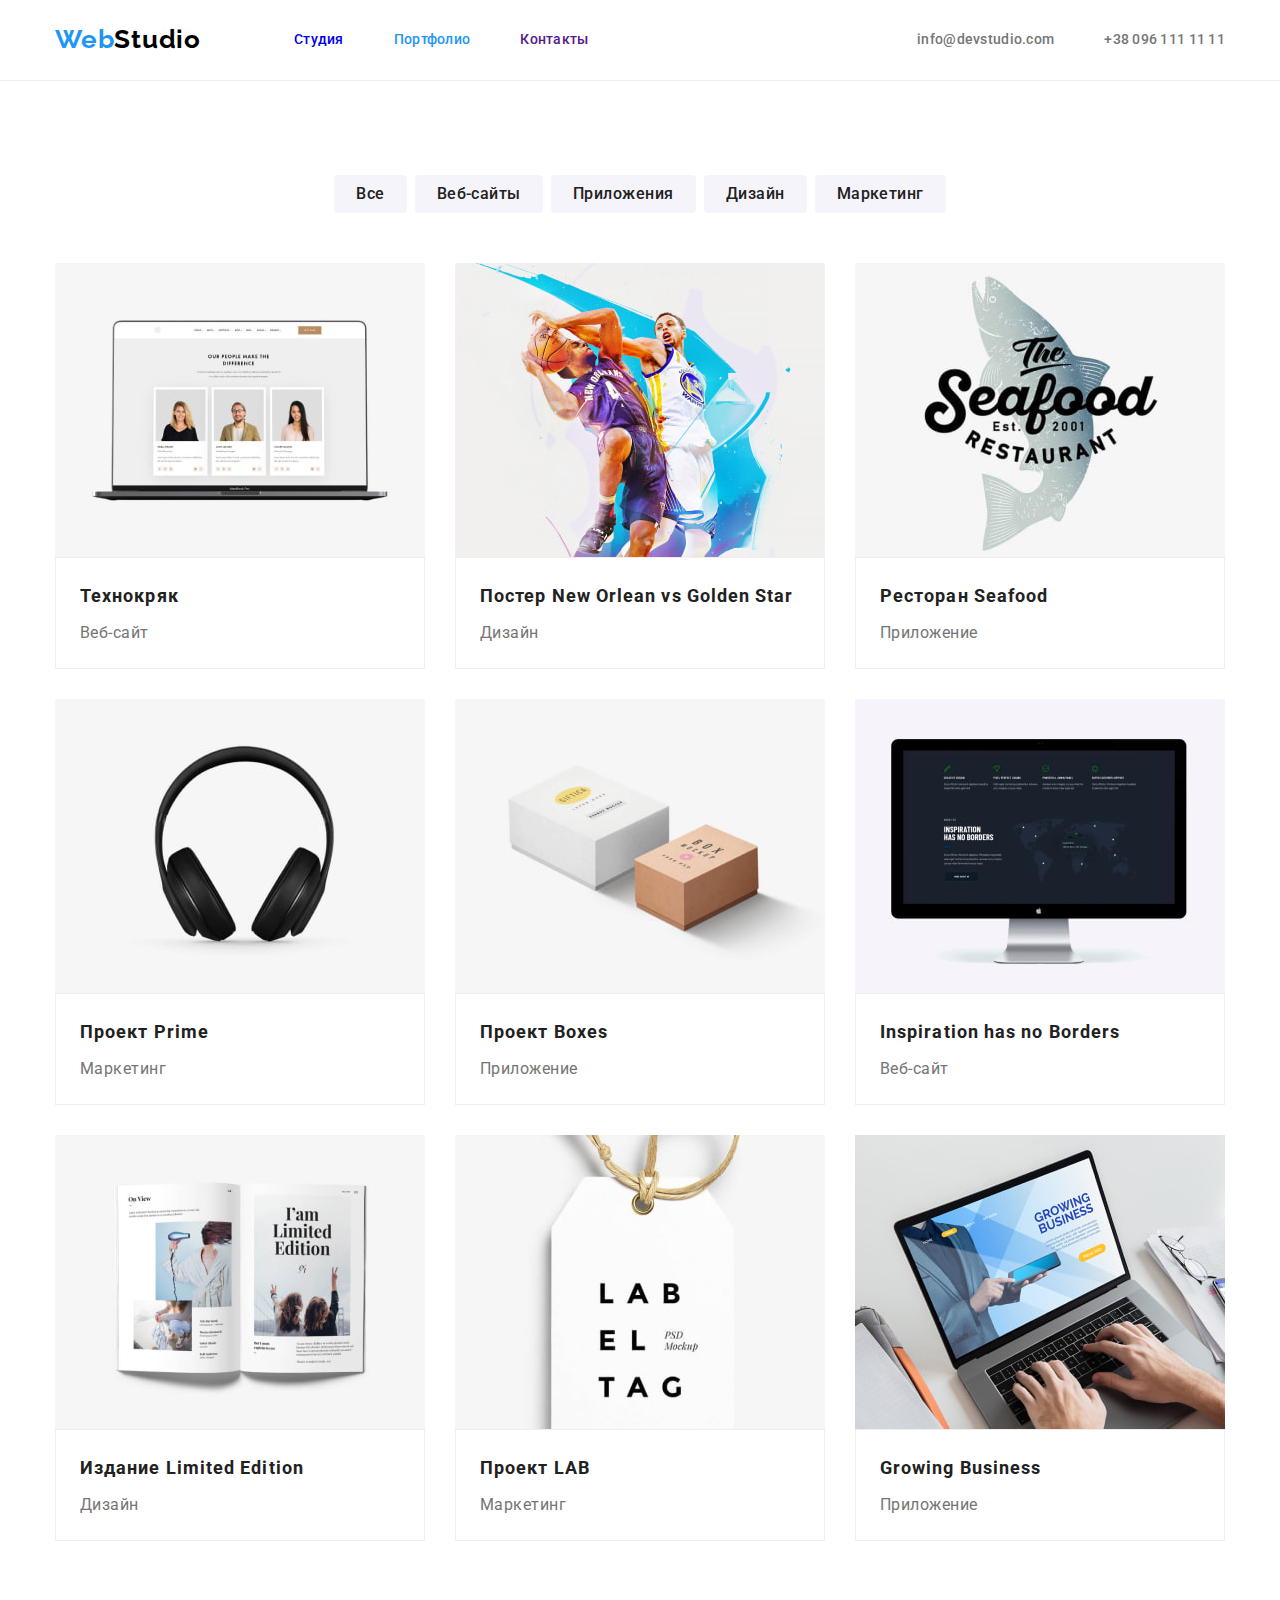
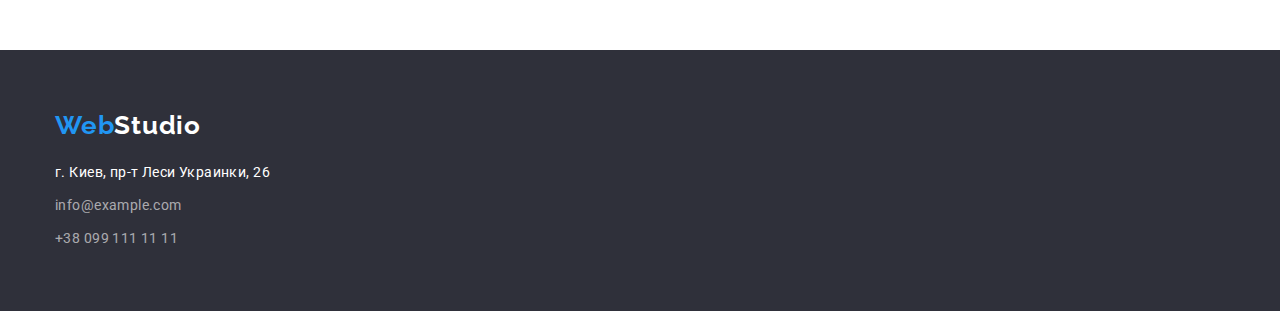
==== portfolio.html @ 9bdc61c4 "0" ====
<!DOCTYPE html>
<html lang="en">
  <head>
    <meta charset="UTF-8" />
    <meta http-equiv="X-UA-Compatible" content="IE=edge" />
    <meta name="viewport" content="width=, initial-scale=1.0" />
    <link rel="preconnect" href="https://fonts.googleapis.com" />
    <link rel="preconnect" href="https://fonts.gstatic.com" crossorigin />
    <link
      href="https://fonts.googleapis.com/css2?family=Raleway:wght@700&family=Roboto:wght@400;500;700;900&display=swap"
      rel="stylesheet"
    />
    <link
      rel="stylesheet"
      href="https://cdnjs.cloudflare.com/ajax/libs/modern-normalize/1.1.0/modern-normalize.min.css"
    />
    <title>Document</title>
    <link rel="stylesheet" href="./css/styles.css" />
  </head>
  <body>
    <!-- header -->
    <header class="page-header">
      <div class="container header-flex">
        <nav class="nav">
          <a href="" class="logo"
            >Web<span class="logo-part-header">Studio</span></a
          >
          <ul class="site-nav">
            <li class="list nav-item">
              <a href="./index.html" class="link">Студия</a>
            </li>
            <li class="list nav-item">
              <a href="./portfolio.html" class="link nav-link-current"
                >Портфолио</a
              >
            </li>
            <li class="list nav-item">
              <a href="" class="link">Контакты</a>
            </li>
          </ul>
        </nav>
        <ul class="contacts">
          <li class="list contact-item">
            <a href="info@devstudio.com" class="contact-link"
              >info@devstudio.com</a
            >
          </li>
          <li class="list contact-item">
            <a href="+380961111111" class="contact-link">+38 096 111 11 11</a>
          </li>
        </ul>
      </div>
    </header>
    <section class="section">
      <div class="container">
        <!-- navigation on kind of sites -->

        <ul class="portfolio-nav">
          <li class="list portfolio-btn">
            <button type="button" class="portfolio-nav-btn">Все</button>
          </li>
          <li class="list portfolio-btn">
            <button type="button" class="portfolio-nav-btn">Веб-сайты</button>
          </li>
          <li class="list portfolio-btn">
            <button type="button" class="portfolio-nav-btn">Приложения</button>
          </li>
          <li class="list portfolio-btn">
            <button type="button" class="portfolio-nav-btn">Дизайн</button>
          </li>
          <li class="list portfolio-btn">
            <button type="button" class="portfolio-nav-btn">Маркетинг</button>
          </li>
        </ul>

        <!-- our projects -->

        <ul class="list card-works">
          <li class="item-works">
            <a href="" class="link-works">
              <img
                src="./images/tekhnokryak.jpg"
                alt="веб-сайт-технокряк"
                width="370"
              />
              <div class="work-content">
                <h3 class="work-title">Технокряк</h3>
                <p class="work-kind">Веб-сайт</p>
              </div>
            </a>
          </li>
          <li class="item-works">
            <a href="" class="link-works">
              <img
                src="./images/poster-new-orlean-vs-golden-star.jpg"
                alt="постер-new-orlean-против-golden-star"
                width="370"
              />
              <div class="work-content">
                <h3 class="work-title">Постер New Orlean vs Golden Star</h3>
                <p class="work-kind">Дизайн</p>
              </div>
            </a>
          </li>
          <li class="item-works">
            <a href="" class="link-works">
              <img
                src="./images/restaurant-seafood.jpg"
                alt="ресторан-seafood"
                width="370"
              />
              <div class="work-content">
                <h3 class="work-title">Ресторан Seafood</h3>
                <p class="work-kind">Приложение</p>
              </div>
            </a>
          </li>
          <li class="item-works">
            <a href="" class="link-works">
              <img
                src="./images/project-prime.jpg"
                alt="проект-prime"
                width="370"
              />
              <div class="work-content">
                <h3 class="work-title">Проект Prime</h3>
                <p class="work-kind">Маркетинг</p>
              </div>
            </a>
          </li>
          <li class="item-works">
            <a href="" class="link-works">
              <img
                src="./images/project-boxes.jpg"
                alt="проект-boxes"
                width="370"
              />
              <div class="work-content">
                <h3 class="work-title">Проект Boxes</h3>
                <p class="work-kind">Приложение</p>
              </div>
            </a>
          </li>
          <li class="item-works">
            <a href="" class="link-works">
              <img
                src="./images/inspiration-has-no-borders.jpg"
                alt="inspiration-has-no-borders"
                width="370"
              />
              <div class="work-content">
                <h3 class="work-title">Inspiration has no Borders</h3>
                <p class="work-kind">Веб-сайт</p>
              </div>
            </a>
          </li>
          <li class="item-works">
            <a href="" class="link-works">
              <img
                src="./images/publikation-limited-edition.jpg"
                alt="издание-limited-edition"
                width="370"
              />
              <div class="work-content">
                <h3 class="work-title">Издание Limited Edition</h3>
                <p class="work-kind">Дизайн</p>
              </div>
            </a>
          </li>
          <li class="item-works">
            <a href="" class="link-works">
              <img
                src="./images/project-lab.jpg"
                alt="проект-lab"
                width="370"
              />
              <div class="work-content">
                <h3 class="work-title">Проект LAB</h3>
                <p class="work-kind">Маркетинг</p>
              </div>
            </a>
          </li>
          <li class="item-works">
            <a href="" class="link-works">
              <img
                src="./images/growing-business.jpg"
                alt="growing-business"
                width="370"
              />
              <div class="work-content">
                <h3 class="work-title">Growing Business</h3>
                <p class="work-kind">Приложение</p>
              </div>
            </a>
          </li>
        </ul>
      </div>
    </section>

    <!-- Footer -->
    <footer class="footer">
      <div class="container footer-column">
        <a href="" class="logo logo-footer">
          Web<span class="logo-part-fotter">Studio</span></a
        >
        <address class="contacts footer-column">
          <p class="office-address">г. Киев, пр-т Леси Украинки, 26</p>

          <a href="mailto:info@example.com" class="contact-link-footer"
            >info@example.com</a
          >
          <a href="tel:+380991111111" class="contact-link-footer"
            >+38 099 111 11 11</a
          >
        </address>
      </div>
    </footer>
  </body>
</html>
---- css/styles.css ----
:root {
  --main-background: #e5e5e5;
  --dark-background: #2f303a;
  --white-color: #ffffff;
  --accent-color: #2196f3;
  --secondary-text: #212121;
  --main-text: #757575;
  --links-footer: rgba(255, 255, 255, 0.6);
}

body {
  background-color: var(--main-background);
  color: var(--main-text);
  font-family: Roboto, sans-serif;
}
h1,
h2,
h3,
h4,
h5,
h6,
ul,
p {
  margin: 0;
}
button {
  cursor: pointer;
}
.list {
  padding: 0;
  margin: 0;
  list-style: none;
}
.container {
  margin-left: auto;
  margin-right: auto;
  padding-right: 15px;
  padding-left: 15px;
  width: 1200px;
  
}
img {
  display: block;
}

/* header */

.header-flex {
  display: flex;
  justify-content: space-between;
}
.page-header {
  box-sizing: border-box;
  border-bottom: 1px solid #ececec;
  background-color: var(--white-color);
  color: var(--secondary-text);
}

/* logotype */

.logo {
  display: inline-block;
  padding-top: 24px;
  padding-bottom: 25px;
  font-family: Raleway;
  font-weight: bold;
  font-size: 26px;
  line-height: 1.19;
  letter-spacing: 0.03em;
  color: var(--accent-color);
  text-decoration: none;
}
.logo-part-header {
  color: #000;
}
.logo-part-fotter {
  color: #fff;
}

/* site navigation */

.nav {
  display: flex;
  align-items: center;
}
.site-nav {
  display: flex;
  padding-left: 93px;
  font-size: 14px;
  font-weight: 500;
  line-height: 1.14;
  letter-spacing: 0.02em;
}
.nav-item {
  padding-right: 50px;
  color: var(--secondary-text);
}
.nav-item:last-child {
  padding-right: 0;
}
.site-nav :hover,
.site-nav :focus {
  color: var(--accent-color);
}
.link {
  text-decoration: none;
  padding-top: 32px;
  padding-bottom: 32px;
}
.nav-link-current {
  color: var(--accent-color);
}

/* contacts */

.contacts {
  display: flex;
  margin-left: auto;
  margin: 0;
  padding: 0;
}
.contact-link {
  display: inline-block;
  padding-top: 32px;
  padding-bottom: 32px;
  font-weight: 500;
  font-size: 14px;
  line-height: 1.14;
  letter-spacing: 0.02em;
  color: var(--main-text);
  text-decoration: none;
  font-style: normal;
}
.contact-item {
  margin-right: 50px;
}
.contact-item:last-child {
  margin-right: 0;
}
/* section-hero */
.section-hero {
  padding-top: 200px;
  padding-bottom: 200px;
  text-align: center;
  background-color: var(--dark-background);
  color: var(--white-color);
}
.title {
  margin-top: 0;
  margin-bottom: 30px;
  text-transform: uppercase;
  font-size: 44px;
  font-weight: 900;
  line-height: 1.36;
  letter-spacing: 0.06em;
  color: var(--white-color);
}

/* button hero */

.section-hero-btn {
  border: 0;
  padding: 10px 32px;
  text-align: center;
  background-color: var(--accent-color);
  height: 50px;
  min-width: 200px;
  border-radius: 4px;
  box-shadow: 0px 4px 4px 0px #00000026;

  /* text */

  font-family: inherit;
  font-size: 16px;
  font-weight: 700;
  line-height: 1.88;
  letter-spacing: 0.06em;
  color: var(--white-color);
}
.section-hero-btn:hover,
.section-hero-btn :focus {
  background: #188ce8;
  box-shadow: 0px 4px 4px 0px #00000026;
}

/* section */

.section {
  padding-top: 94px;
  padding-bottom: 94px;
  background: var(--white-color);
}


/* our advantages */

.our-advantages {
  display: flex;
}
.section-title {
  text-align: left;
  margin-top: 0;
  margin-bottom: 10px;
  text-transform: uppercase;
  font-size: 14px;
  font-weight: 700;
  line-height: 1.14;
  letter-spacing: 0.03em;
  color: var(--secondary-text);
}
.section-text {
  text-align: left;
  font-size: 14px;
  line-height: 1.71;
  letter-spacing: 0.03em;
  color: var(--main-text);
}
.section-text:not(:last-child) {
  margin-left: 30px;
}
.section-we-doing {
  padding-bottom: 94px;
  background: var(--white-color);
}

.img-working {
  display: flex;
  justify-content: center;
}
.section-title-big {
  text-align: center;
  margin-top: 0;
  margin-bottom: 50px;
  font-size: 36px;
  font-weight: 700;
  line-height: 1.17;
  letter-spacing: 0.03em;
  color: var(--secondary-text);
}

/* our stuff */
.stuff-section {
  padding-top: 94px;
  padding-bottom: 94px;
  background: #F5F4FA;

}
.item {
  width: 270px;
  text-align: center;
  
}
.item:not(:last-child) {
  margin-right: 30px;
}
.img:not(:last-child) {
  margin-right: 30px;
}
.stuff-cards {
  display: flex;
}
.stuff-card {
  border-style: none;
  border-radius: 0px 0px 4px 4px;
}
.stuff-content {
  padding: 30px 0;
  background: var(--white-color);
}
.title-name {
 
  margin-bottom: 10px;
  font-size: 16px;
  font-weight: 500;
  line-height: 1.19;
  letter-spacing: 0.03em;
  color: var(--secondary-text);
}
.title-proffesion {
  
  font-size: 16px;
  font-weight: 400;
  line-height: 1.19;
  letter-spacing: 0.03em;
  color: var(--main-text);
}

/* footer */

.footer-column {
  flex-direction: column;
}
.footer {
  padding-top: 60px;
  padding-bottom: 60px;
  background-color: var(--dark-background);
}
.office-address {
  color: var(--white-color);
  font-size: 14px;
  font-weight: 400;
  line-height: 1.71;
  letter-spacing: 0.03em;
  font-style: normal;
}
.contact-link-footer {
  margin-top: 9px;
  font-size: 14px;
  font-weight: 400;
  line-height: 1.71;
  letter-spacing: 0.03em;
  color: var(--links-footer);
  text-decoration: none;
  font-style: normal;
}
.contacts :hover,
.contacts :focus {
  color: var(--accent-color);
}
.logo-footer {
  padding: 0;
  margin-top: 0;
  margin-bottom: 20px;
}

/* portfolio navigation */

.portfolio-nav {
  margin-top: 0;
  margin-bottom: 50px;
  display: flex;
  justify-content: center;
  padding: 0;
}
.portfolio-btn:not(:last-child) {
  margin-right: 8px;
}
.portfolio-nav .portfolio-nav-btn {
  border: 0;
  display: inline-block;
 
  padding: 6px 22px;
  text-align: center;
  border-radius: 4px;
  background: #f5f4fa;
  /* text */
  font-family: inherit;
  font-size: 16px;
  font-weight: 500;
  line-height: 1.63;
  letter-spacing: 0.03em;
  color: var(--secondary-text);
}

.portfolio-btn :hover,
.portfolio-btn :focus {
  background: var(--accent-color);
  box-shadow: 0px 2px 2px 0px #0000001f;

  box-shadow: 0px 1px 2px 0px #00000014;

  box-shadow: 0px 3px 1px 0px #0000001a;
  /* text */
  color: var(--white-color);
}

/* our works */

.work-content {
  padding: 20px 24px;
  width: 370px;
  background: var(--white-color);
  border: 1px solid #eeeeee;
  box-sizing: border-box;
}
.card-works {
  margin-top: -15px;
  margin-left: -15px;
  width: 1200px;
  display: flex;
  flex-wrap: wrap;
 
}
.card-works > .item-works {
  width: 370px;
  background: var(--white-color);

  margin: 15px;
  
  flex-basis: calc(100% / 3 - 30px);
  box-sizing: border-box;
}
.link-works {
  text-decoration: none;
}
.work-title {
  margin-bottom: 4px;
  font-size: 18px;
  font-weight: 700;
  line-height: 2;
  letter-spacing: 0.06em;
  color: var(--secondary-text);
}
.work-kind {
  font-size: 16px;
  line-height: 1.88;
  letter-spacing: 0.03em;
  color: var(--main-text);
}
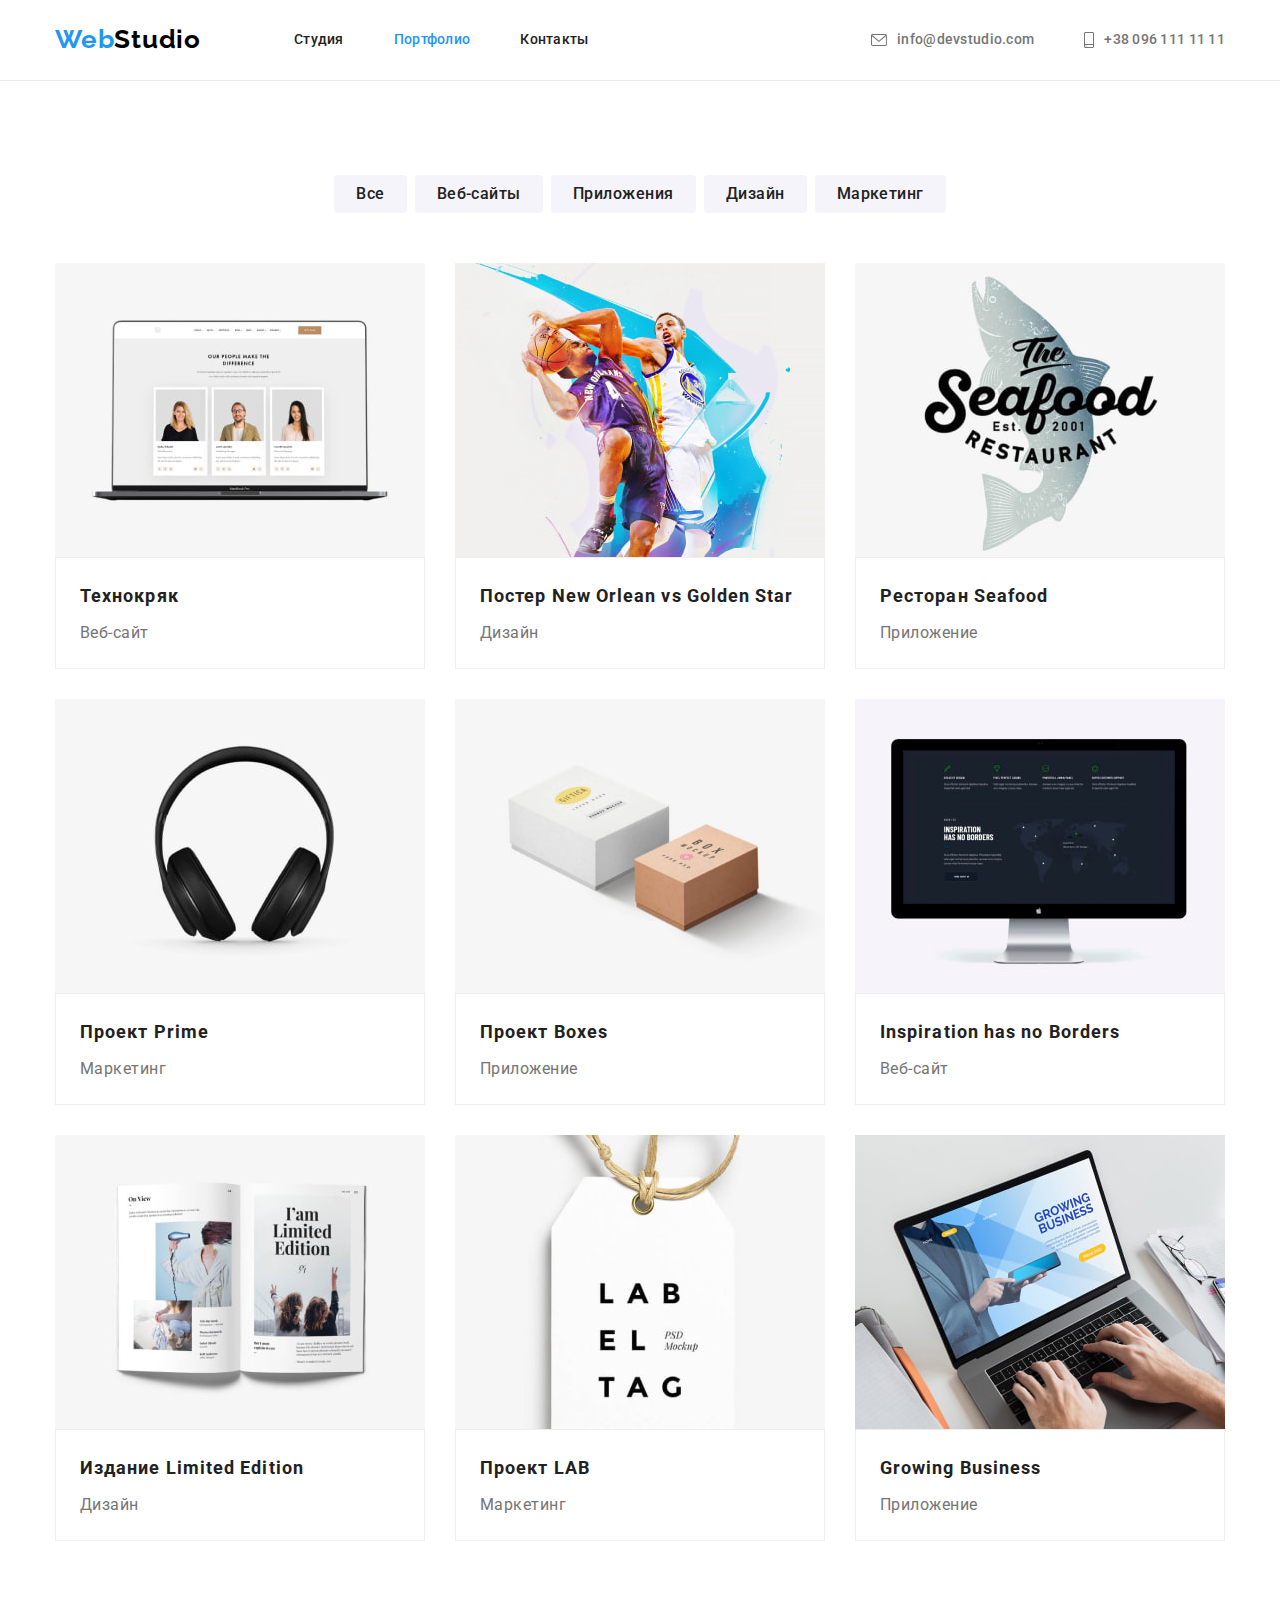
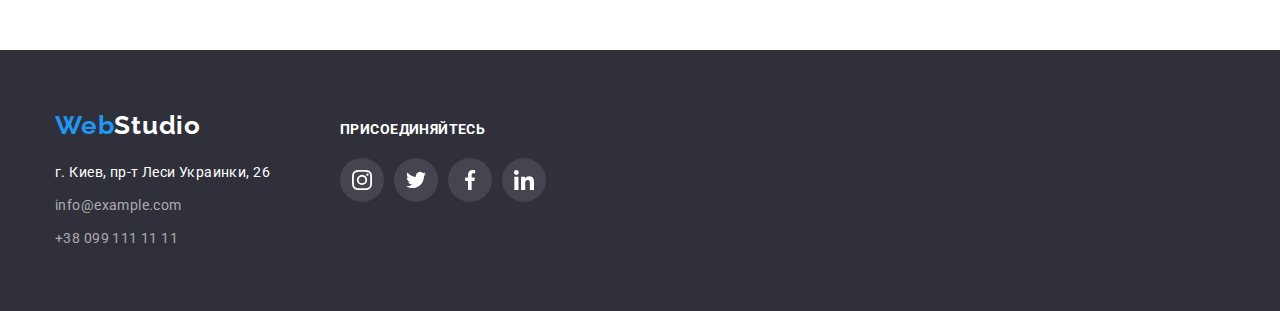
==== commit de5a70f0: "done" ====
--- a/portfolio.html
+++ b/portfolio.html
@@ -22,7 +22,7 @@
     <header class="page-header">
       <div class="container header-flex">
         <nav class="nav">
-          <a href="" class="logo"
+          <a href="#" class="logo"
             >Web<span class="logo-part-header">Studio</span></a
           >
           <ul class="site-nav">
@@ -35,18 +35,28 @@
               >
             </li>
             <li class="list nav-item">
-              <a href="" class="link">Контакты</a>
+              <a href="#" class="link">Контакты</a>
             </li>
           </ul>
         </nav>
-        <ul class="contacts">
+        <ul class="contacts-row">
           <li class="list contact-item">
-            <a href="info@devstudio.com" class="contact-link"
-              >info@devstudio.com</a
-            >
+            <a href="mailto:info@devstudio.com" class="contacts contact-link">
+              <svg class="icon-envelope" width="16" height="12">
+                <use href="./images/icons.svg#icon-envelope"></use>
+        
+              </svg>
+              info@devstudio.com
+            </a>
           </li>
           <li class="list contact-item">
-            <a href="+380961111111" class="contact-link">+38 096 111 11 11</a>
+            <a href="tel:+380961111111" class="contacts contact-link">
+              <svg class="icon-smartphone" width="10" height="16">
+                <use href="./images/icons.svg#icon-smartphone"></use>
+        
+              </svg>
+              +38 096 111 11 11
+            </a>
           </li>
         </ul>
       </div>
@@ -199,21 +209,61 @@
 
     <!-- Footer -->
     <footer class="footer">
-      <div class="container footer-column">
+      <div class="container footer-bloks">
+      <div class="footer-column">
         <a href="" class="logo logo-footer">
           Web<span class="logo-part-fotter">Studio</span></a
         >
-        <address class="contacts footer-column">
+        <address class="footer-column">
           <p class="office-address">г. Киев, пр-т Леси Украинки, 26</p>
 
-          <a href="mailto:info@example.com" class="contact-link-footer"
+          <a href="mailto:info@example.com" class="contacts contact-link-footer"
             >info@example.com</a
           >
-          <a href="tel:+380991111111" class="contact-link-footer"
+          <a href="tel:+380991111111" class="contacts contact-link-footer"
             >+38 099 111 11 11</a
           >
         </address>
       </div>
+      <div class="footer-join-us">
+        <h3 class="section-title footer-white-title">присоединяйтесь</h3>
+        <div class="icons-social-box">
+          <a href="#" class="social-link social-icon-rgb">
+        
+            <svg  width="20" height="20">
+              <use href="./images/icons.svg#icon-instagram">
+              </use>
+            </svg>
+          
+        </a>
+          <a href="#" class="social-link social-icon-rgb">
+        
+            <svg width="20" height="20">
+              <use href="./images/icons.svg#icon-twitter">
+              </use>
+            </svg>
+          
+        </a>
+          <a href="#" class="social-link social-icon-rgb">
+         
+            <svg width="20" height="20">
+              <use href="./images/icons.svg#icon-facebook">
+              </use>
+            </svg>
+         
+        </a>
+          <a href="#" class="social-link social-icon-rgb">
+         
+            <svg  width="20" height="20">
+              <use href="./images/icons.svg#icon-linkedin">
+              </use>
+            </svg>
+        
+        </a>                        
+        </div>          
+
+      </div>
+    </div>
     </footer>
   </body>
-</html>
+</html>--- a/css/styles.css
+++ b/css/styles.css
@@ -1,4 +1,5 @@
 :root {
+  --advanages-icon-bgn: #F5F4FA
   --main-background: #e5e5e5;
   --dark-background: #2f303a;
   --white-color: #ffffff;
@@ -6,8 +7,8 @@
   --secondary-text: #212121;
   --main-text: #757575;
   --links-footer: rgba(255, 255, 255, 0.6);
-}
-
+  --social-icon: #AFB1B8;
+}
 body {
   background-color: var(--main-background);
   color: var(--main-text);
@@ -37,7 +38,6 @@
   padding-right: 15px;
   padding-left: 15px;
   width: 1200px;
-  
 }
 img {
   display: block;
@@ -106,6 +106,7 @@
   text-decoration: none;
   padding-top: 32px;
   padding-bottom: 32px;
+  color: var(--secondary-text);
 }
 .nav-link-current {
   color: var(--accent-color);
@@ -113,11 +114,14 @@
 
 /* contacts */
 
+.contacts-row {
+  display: flex;
+  margin-left: auto;
+}
 .contacts {
-  display: flex;
-  margin-left: auto;
-  margin: 0;
+    margin: 0;
   padding: 0;
+  color: var(--main-text);
 }
 .contact-link {
   display: inline-block;
@@ -130,21 +134,44 @@
   color: var(--main-text);
   text-decoration: none;
   font-style: normal;
-}
+  display: flex;
+  align-items: center;
+  fill: var(--main-text);
+}
+
+.icon-envelope {
+  margin-right: 10px;
+  }
+  .icon-smartphone {
+  margin-right: 10px;
+  }
 .contact-item {
   margin-right: 50px;
 }
 .contact-item:last-child {
   margin-right: 0;
 }
+
 /* section-hero */
+
 .section-hero {
   padding-top: 200px;
   padding-bottom: 200px;
   text-align: center;
+  background-image: radial-gradient(ellipse at center,
+     rgba(47, 48, 58, 0.5),
+        rgba(115, 115, 117, 0.1)),
+         url(../images/background-pic.jpg);
   background-color: var(--dark-background);
+  background-repeat: no-repeat;
   color: var(--white-color);
-}
+  height: 600px;
+  max-width: 1600px;
+  margin-left: auto;
+  margin-right: auto;
+  background-size: cover;
+  background-position: center;
+  }
 .title {
   margin-top: 0;
   margin-bottom: 30px;
@@ -178,7 +205,7 @@
   color: var(--white-color);
 }
 .section-hero-btn:hover,
-.section-hero-btn :focus {
+.section-hero-btn:focus {
   background: #188ce8;
   box-shadow: 0px 4px 4px 0px #00000026;
 }
@@ -194,6 +221,20 @@
 
 /* our advantages */
 
+.icon-box{
+  width: 270px;
+  height: 120px;
+  padding: 25px 0;
+  background: var(--advanages-icon-bgn);
+  border-radius: 4px;
+}
+.item {
+  width: 270px;
+  text-align: center;
+}
+.item:not(:last-child) {
+  margin-right: 30px;
+}
 .our-advantages {
   display: flex;
 }
@@ -222,7 +263,6 @@
   padding-bottom: 94px;
   background: var(--white-color);
 }
-
 .img-working {
   display: flex;
   justify-content: center;
@@ -237,39 +277,44 @@
   letter-spacing: 0.03em;
   color: var(--secondary-text);
 }
-
-/* our stuff */
-.stuff-section {
+.icon-antenna {
+  fill: var(--secondary-text);
+}
+
+/* our staff */
+
+.staff-section {
   padding-top: 94px;
   padding-bottom: 94px;
   background: #F5F4FA;
-
-}
-.item {
-  width: 270px;
-  text-align: center;
+}
+  .staff-item {
+    width: 270px;
+    text-align: center;
   
-}
-.item:not(:last-child) {
-  margin-right: 30px;
-}
+  }
+  .staff-item:not(:last-child) {
+    margin-right: 30px;
+  }
 .img:not(:last-child) {
   margin-right: 30px;
 }
-.stuff-cards {
-  display: flex;
-}
-.stuff-card {
+.staff-cards {
+  display: flex; 
+}
+.staff-card {
   border-style: none;
+  
   border-radius: 0px 0px 4px 4px;
-}
-.stuff-content {
+  box-shadow: 0px 1px 3px rgba(0, 0, 0, 0.12), 0px 1px 1px rgba(0, 0, 0, 0.14), 0px 2px 1px rgba(0, 0, 0, 0.2);
+  }
+.staff-content {
   padding: 30px 0;
   background: var(--white-color);
+  border-radius: 0px 0px 4px 4px;
 }
 .title-name {
- 
-  margin-bottom: 10px;
+   margin-bottom: 10px;
   font-size: 16px;
   font-weight: 500;
   line-height: 1.19;
@@ -277,17 +322,88 @@
   color: var(--secondary-text);
 }
 .title-proffesion {
-  
   font-size: 16px;
   font-weight: 400;
   line-height: 1.19;
   letter-spacing: 0.03em;
+  margin-bottom: 16px;
   color: var(--main-text);
 }
+.social-link {
+  display: block; 
+  text-decoration: none;
+  margin-right: 10px;
+  fill: var(--social-icon);
+  height: 44px;
+  width: 44px;
+  border-radius: 50%;
+  background: var(--white-color);
+  padding: 12px;
+ }
+.social-link:last-child {
+  margin-right: 0;
+}
+.social-link:hover,
+.social-link:focus {
+  fill: var(--white-color);
+  background-color: var(--accent-color);
+}  
+.icons-social-box {
+  display: flex;
+  justify-content: center;
+ }
+
+/* Regular customers */
+
+.reg-customer-link {
+  display: block;
+  text-decoration: none;
+  margin-right: 30px;
+  fill: var(--social-icon);
+  width: 170px;
+  height: 92px;
+  padding: 16px 32px;
+  background: var(--white-color);
+  border: 1px solid var(--social-icon);
+  box-sizing: border-box;
+  border-radius: 4px;
+}
+.reg-customer-link:last-child {
+  margin-right: 0;
+}
+.reg-customer-link:hover,
+.reg-customer-link:focus {
+  border: 1px solid var(--accent-color);
+  fill: var(--accent-color);
+} 
+.icons-customers {
+  display: flex;
+  align-content: center;
+  justify-content: center; 
+}
 
 /* footer */
 
+.social-icon-rgb {
+  background: rgba(255, 255, 255, 0.1);
+  fill: var(--white-color);
+}
+.footer-bloks {
+  display: flex;
+}
+.footer-join-us {
+  display: flex;
+  flex-direction: column;
+  margin-left: 70px;
+  margin-right: auto;
+}
+.footer-white-title {
+  padding-top: 12px;
+  margin-bottom: 20px;
+  color: var(--white-color);
+}
 .footer-column {
+  display: flex;
   flex-direction: column;
 }
 .footer {
@@ -313,10 +429,11 @@
   text-decoration: none;
   font-style: normal;
 }
-.contacts :hover,
-.contacts :focus {
+.contacts:hover,
+.contacts:focus {
   color: var(--accent-color);
-}
+  fill: var(--accent-color);
+  }
 .logo-footer {
   padding: 0;
   margin-top: 0;
@@ -338,7 +455,6 @@
 .portfolio-nav .portfolio-nav-btn {
   border: 0;
   display: inline-block;
- 
   padding: 6px 22px;
   text-align: center;
   border-radius: 4px;
@@ -351,7 +467,6 @@
   letter-spacing: 0.03em;
   color: var(--secondary-text);
 }
-
 .portfolio-btn :hover,
 .portfolio-btn :focus {
   background: var(--accent-color);
@@ -379,19 +494,22 @@
   width: 1200px;
   display: flex;
   flex-wrap: wrap;
- 
-}
+ }
 .card-works > .item-works {
   width: 370px;
   background: var(--white-color);
-
   margin: 15px;
-  
-  flex-basis: calc(100% / 3 - 30px);
+    flex-basis: calc(100% / 3 - 30px);
   box-sizing: border-box;
 }
 .link-works {
   text-decoration: none;
+  display: block;
+} 
+.link-works:hover,
+.link-works:focus {
+
+  box-shadow: 0px 1px 1px rgba(0, 0, 0, 0.12), 0px 4px 4px rgba(0, 0, 0, 0.06), 1px 4px 6px rgba(0, 0, 0, 0.16);
 }
 .work-title {
   margin-bottom: 4px;
